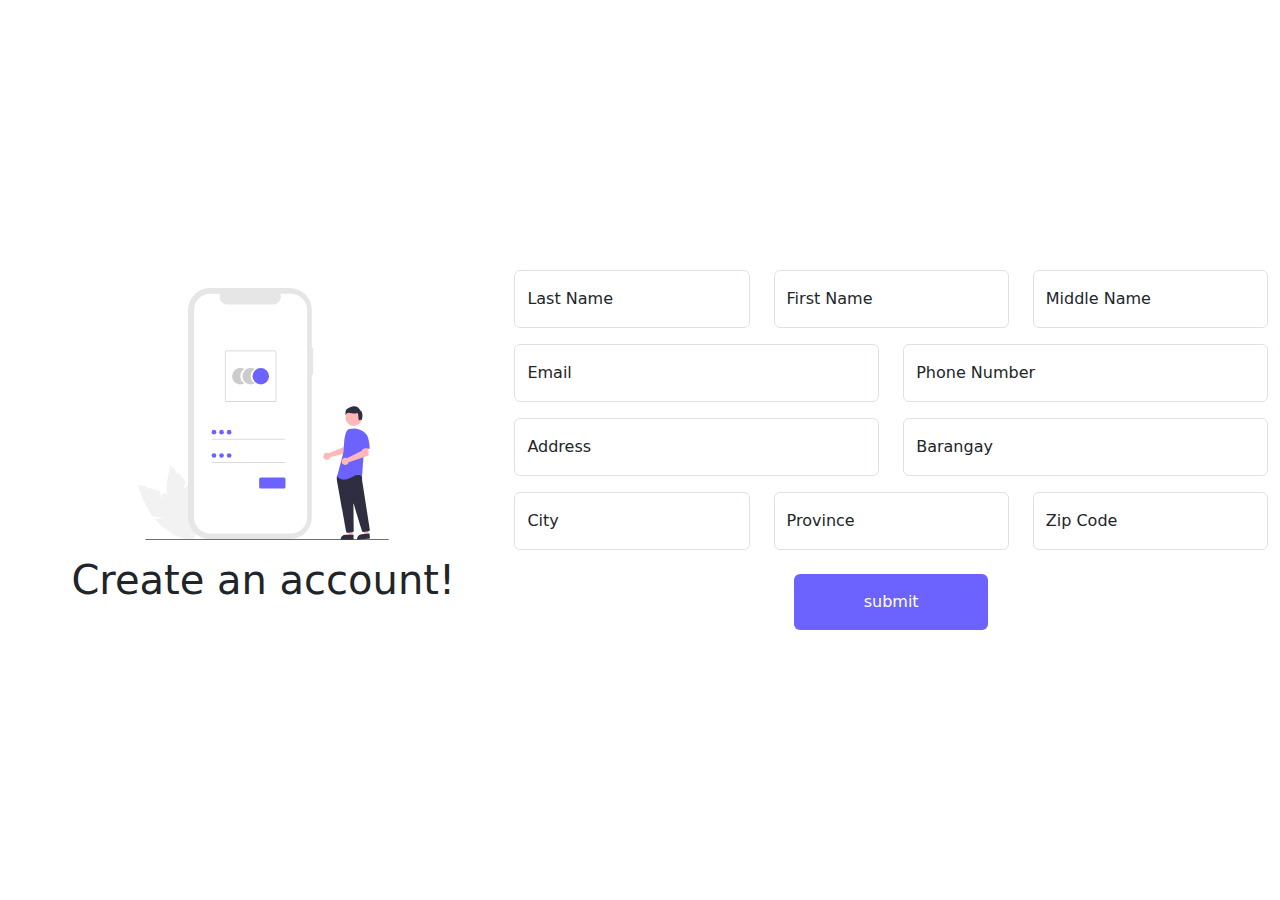
==== index.html @ 57723161 "version 1" ====
<!DOCTYPE html>
<html lang="en">
  <head>
    <meta charset="UTF-8" />
    <meta http-equiv="X-UA-Compatible" content="IE=edge" />
    <meta name="viewport" content="width=device-width, initial-scale=1.0" />
    <link rel="stylesheet" href="./css/bootstrap.min.css" />
    <link rel="stylesheet" href="./design/index.css" />
    <title>Document</title>
  </head>
  <body>
    <section class="containerH py-5">
      <div
        class="container-fluid d-flex flex-column flex-lg-row align-items-center h-100"
      >
        <!-- left content -->
        <div
          class="d-flex flex-column justify-content-center align-items-center leftW mb-5 mb-lg-0"
        >
          <!-- img -->
          <div
            class="itemW d-flex flex-column justify-content-center align-items-center"
          >
            <img
              src="./img/undraw_access_account_re_8spm.svg"
              alt=""
              class="imgW"
            />
          </div>
          <!-- content -->
          <div class="mt-3">
            <h1 class="">Create an account!</h1>
          </div>
        </div>
        <!-- right content -->
        <div class="rightW pb-5 pb-lg-0">
          <form action="./registerd.html" id="passForm" method="get">
            <!-- name -->
            <div class="row">
              <!-- last name -->
              <div class="col-12 col-sm-4 d-flex align-items-center">
                <div class="form-floating mb-3 w-100">
                  <input
                    type="text"
                    class="form-control"
                    id="lastName"
                    placeholder="name@example.com"
                  />
                  <label for="lastName" class="">Last Name</label>
                </div>
              </div>
              <!-- first -->
              <div class="col-12 col-sm-4 d-flex align-items-center">
                <div class="form-floating mb-3 w-100">
                  <input
                    type="text"
                    class="form-control"
                    id="firstname"
                    placeholder="name@example.com"
                  />
                  <label for="firstname" class="">First Name</label>
                </div>
              </div>
              <!-- middle -->
              <div class="col-12 col-sm-4 d-flex align-items-center">
                <div class="form-floating mb-3 w-100">
                  <input
                    type="text"
                    class="form-control"
                    id="middlename"
                    placeholder="name@example.com"
                  />
                  <label for="middlename" class="">Middle Name</label>
                </div>
              </div>
            </div>
            <!-- email phone -->
            <div class="row">
              <!-- email -->
              <div class="col-12 col-sm-6 d-flex align-items-center">
                <div class="form-floating mb-3 w-100">
                  <input
                    type="email"
                    class="form-control"
                    id="emailvalidate"
                    placeholder="name@example.com"
                  />
                  <label for="emailvalidate">Email</label>
                </div>
              </div>
              <!-- phone -->
              <div class="col-12 col-sm-6 d-flex align-items-center">
                <div class="form-floating mb-3 w-100">
                  <input
                    type="number"
                    class="form-control"
                    id="phoneValidate"
                    placeholder="name@example.com"
                  />
                  <label for="phoneValidate">Phone Number</label>
                </div>
              </div>
            </div>
            <!-- address & barangay -->
            <div class="row">
              <!-- address -->
              <div class="col-12 col-sm-6 d-flex align-items-center">
                <div class="form-floating mb-3 w-100">
                  <input
                    type="text"
                    class="form-control"
                    id="addressValidate"
                    placeholder="name@example.com"
                  />
                  <label for="addressValidate">Address</label>
                </div>
              </div>
              <!-- barangay -->
              <div class="col-12 col-sm-6 d-flex align-items-center">
                <div class="form-floating mb-3 w-100">
                  <input
                    type="text"
                    class="form-control"
                    id="barangayValidate"
                    placeholder="name@example.com"
                  />
                  <label for="barangayValidate">Barangay</label>
                </div>
              </div>
            </div>
            <!-- city & province & zipe code-->
            <div class="row">
              <!-- city -->
              <div class="col-12 col-sm-4 d-flex align-items-center">
                <div class="form-floating mb-3 w-100">
                  <input
                    type="text"
                    class="form-control"
                    id="cityValidate"
                    placeholder="name@example.com"
                  />
                  <label for="cityValidate">City</label>
                </div>
              </div>
              <!-- province -->
              <div class="col-12 col-sm-4 d-flex align-items-center">
                <div class="form-floating mb-3 w-100">
                  <input
                    type="text"
                    class="form-control"
                    id="provinceValidation"
                    placeholder="name@example.com"
                  />
                  <label for="provinceValidation">Province</label>
                </div>
              </div>
              <!-- zip code -->
              <div class="col-12 col-sm-4 d-flex align-items-center">
                <div class="d-flex align-items-center">
                  <img src="" alt="" />
                </div>
                <div class="form-floating mb-3 w-100">
                  <input
                    type="number"
                    class="form-control"
                    id="zipValidate"
                    placeholder="name@example.com"
                  />
                  <label for="zipValidate">Zip Code</label>
                  <p></p>
                </div>
              </div>
            </div>
            <!-- button -->
            <div class="row justify-content-center">
              <button
                type="button"
                id="buttonP"
                class="col-3 buttonStyle py-3 px-3 text-center text-white rounded-2 mt-2 border-0"
              >
                submit
              </button>
            </div>
          </form>
        </div>
      </div>
    </section>
  </body>
  <script src="./mutatedJs/index.js"></script>
  <script src="./js/bootstrap.bundle.min.js"></script>
</html>
---- design/index.css ----
:root {
  --color: #5d6d79;
  --blue: #6c63ff;
}
/* hide the button of input type number */
/* Chrome, Safari, Edge, Opera */
input::-webkit-outer-spin-button,
input::-webkit-inner-spin-button {
  -webkit-appearance: none;
  margin: 0;
}

/* Firefox */
input[type="number"] {
  -moz-appearance: textfield;
}
p {
  margin: 0;
  padding: 0;
}
.containerH {
  height: 100vh;
}
.leftW {
  width: 40%;
}
.rightW {
  width: 60%;
}
.imgW {
  width: 50%;
}
.buttonStyle {
  background-color: var(--blue);
}
.iconS {
  width: 25px;
}
.validationDesign {
  color: red;
}

@media screen and (max-width: 992px) {
  .imgW {
    width: 300px;
  }
  .leftW {
    width: 100%;
  }
  .rightW {
    width: 100%;
  }
}
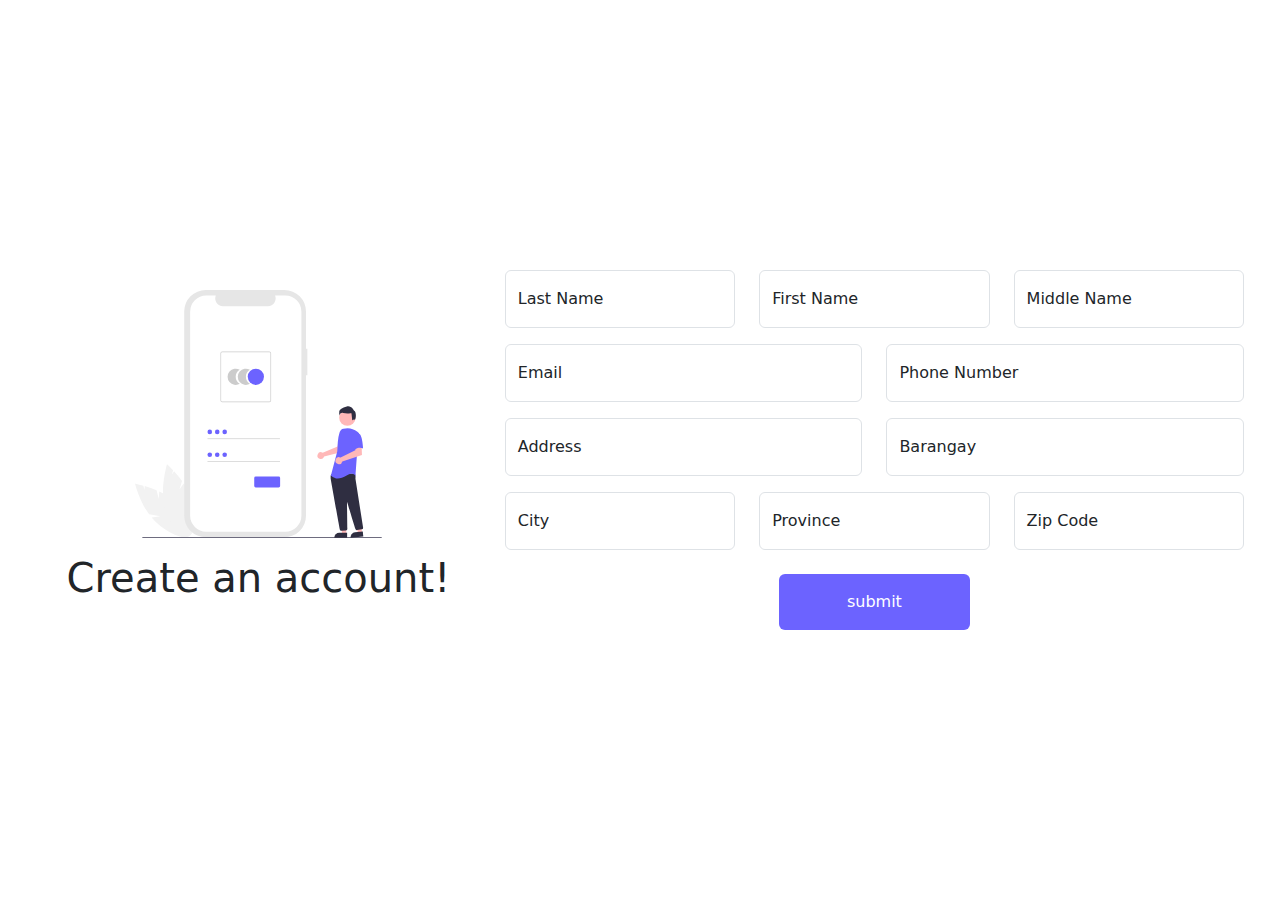
==== commit 331edb89: "add something" ====
--- a/index.html
+++ b/index.html
@@ -33,7 +33,7 @@
           </div>
         </div>
         <!-- right content -->
-        <div class="rightW pb-5 pb-lg-0">
+        <div class="rightW pb-5 pb-lg-0 me-0 me-lg-4">
           <form action="./registerd.html" id="passForm" method="get">
             <!-- name -->
             <div class="row">
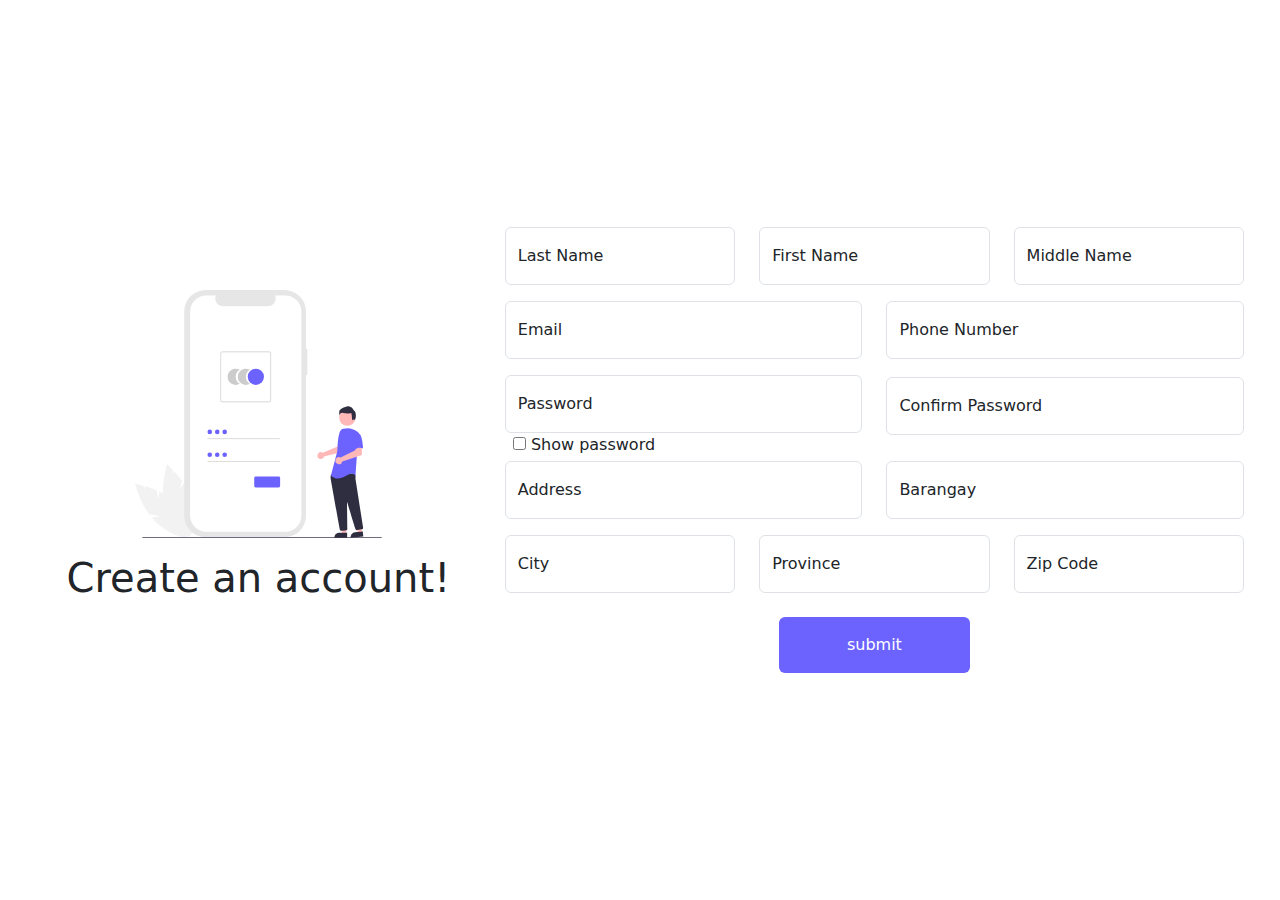
==== commit 0d90dbe2: "version 1.2" ====
--- a/index.html
+++ b/index.html
@@ -101,6 +101,47 @@
                 </div>
               </div>
             </div>
+            <!-- password and confirmpass -->
+            <div class="row">
+              <!-- password -->
+              <div class="col-12 col-sm-6 d-flex flex-column mb-1">
+                <div class="form-floating w-100">
+                  <input
+                    type="password"
+                    class="form-control"
+                    id="passwordvalidate"
+                    placeholder="name@example.com"
+                  />
+                  <label for="passwordvalidate" id="passwordVal"
+                    >Password</label
+                  >
+                </div>
+                <!-- hide and show pass -->
+                <div class="ms-2">
+                  <input
+                    type="checkbox"
+                    name="box"
+                    id="checkbox1"
+                    onclick="hideshow1()"
+                  />
+                  <label for="checkbox1">Show password</label>
+                </div>
+              </div>
+              <!-- confirm password -->
+              <div class="col-12 col-sm-6 d-flex align-items-center mb-4">
+                <div class="form-floating w-100">
+                  <input
+                    type="password"
+                    class="form-control"
+                    id="confirmPassValidate"
+                    placeholder="name@example.com"
+                  />
+                  <label for="confirmPassValidate" id="confirmVal"
+                    >Confirm Password</label
+                  >
+                </div>
+              </div>
+            </div>
             <!-- address & barangay -->
             <div class="row">
               <!-- address -->
